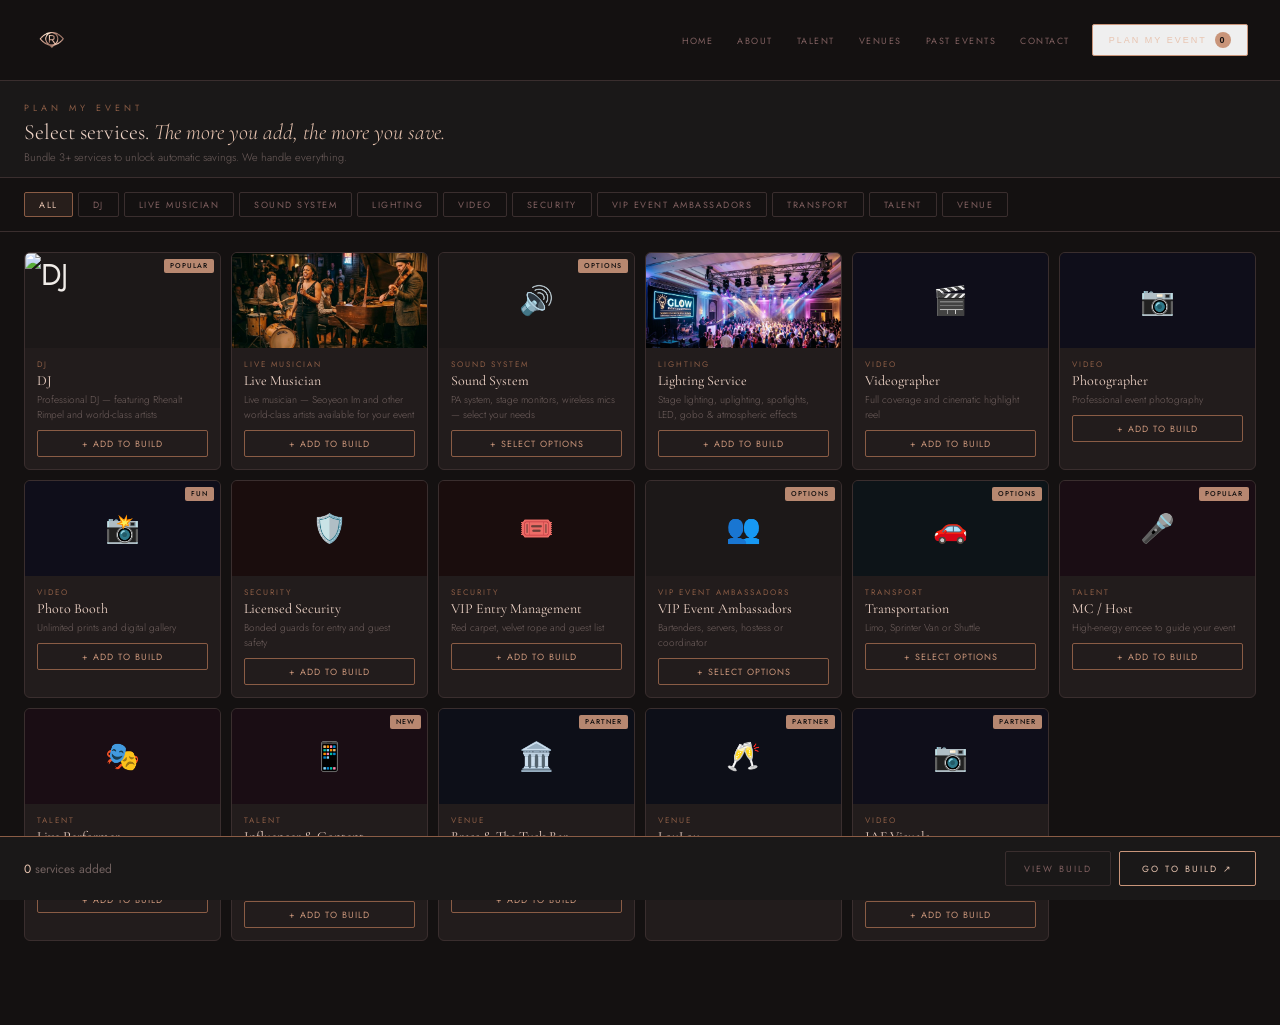
==== build-my-event/index.html @ 614628a3 "Initial commit of Reset Talents website" ====
<!DOCTYPE html>
<html lang="en">
<head>
<!-- Google tag (gtag.js) -->
<script async src="https://www.googletagmanager.com/gtag/js?id=G-ES6H4X61J9"></script>
<script>
  window.dataLayer = window.dataLayer || [];
  function gtag(){dataLayer.push(arguments);}
  gtag('js', new Date());
  gtag('config', 'G-ES6H4X61J9');
</script>
<meta charset="UTF-8"/><meta name="viewport" content="width=device-width,initial-scale=1"/>
<title>Plan My Event — Reset Talents LLC</title>
<meta name="description" content="Select the services your event needs. Bundle 3+ services to unlock automatic savings. Reset Talents handles everything."/>
<meta property="og:type" content="website"/>
<meta property="og:site_name" content="Reset Talents LLC"/>
<meta property="og:title" content="Plan My Event — Reset Talents LLC"/>
<meta property="og:description" content="Select your event services and get one personalized quote. DJ, lighting, staff, transport, venues and more. Bundle 3+ services and save."/>
<meta property="og:image" content="https://resettalents.com/assets/logo-full.png"/>
<meta property="og:url" content="https://resettalents.com/build-my-event"/>
<meta name="twitter:card" content="summary_large_image"/>
<meta name="twitter:title" content="Plan My Event — Reset Talents LLC"/>
<meta name="twitter:description" content="Select your event services and get one personalized quote. DJ, lighting, staff, transport, venues and more. Bundle 3+ services and save."/>
<meta name="twitter:image" content="https://resettalents.com/assets/logo-full.png"/>
<link href="https://fonts.googleapis.com/css2?family=Cormorant+Garamond:ital,wght@0,300;0,400;0,600;1,300;1,400&family=Jost:wght@300;400;500&display=swap" rel="stylesheet"/>
<link rel="stylesheet" href="/assets/style.css"/>
<link rel="icon" href="/assets/logo-icon.png" type="image/png"/>
<link rel="apple-touch-icon" href="/assets/logo-icon.png"/>
</head>
<body>
<nav class="nav">
  <a href="/" class="nav-logo"><img src="/assets/logo-icon.png" alt="Reset Talents" style="height:40px;width:auto;object-fit:contain;mix-blend-mode:screen"/></a>
  <div class="nav-links">
    <a href="/" class="nav-link">Home</a>
    <a href="/about" class="nav-link">About</a>
    <a href="/talent" class="nav-link">Talent</a>
    <a href="/venues" class="nav-link">Venues</a>
    <a href="/past-events" class="nav-link">Past Events</a>
    <a href="/contact" class="nav-link">Contact</a>
    <button class="nav-cta" onclick="rtShowCart()">Plan My Event <span id="rt-nav-badge" style="background:var(--rg);color:#141111;border-radius:50%;width:16px;height:16px;font-size:9px;display:inline-flex;align-items:center;justify-content:center;font-weight:600;margin-left:4px">0</span></button>
  </div>
  <button class="nav-hamburger" id="rt-hamburger" aria-label="Menu">
    <span></span><span></span><span></span>
  </button>
</nav>
<div id="rt-mobile-menu" class="nav-mobile-menu">
  <a href="/" class="nav-mobile-link">Home</a>
  <a href="/about" class="nav-mobile-link">About</a>
  <a href="/talent" class="nav-mobile-link">Talent</a>
  <a href="/venues" class="nav-mobile-link">Venues</a>
  <a href="/past-events" class="nav-mobile-link">Past Events</a>
  <a href="/contact" class="nav-mobile-link">Contact</a>
  <a href="/dj-mixes" class="nav-mobile-link">DJ Mixes</a>
  <a href="/build-my-event" class="nav-mobile-cta">Plan My Event ↗</a>
</div>

<!-- Sound System Modal -->
<div class="modal-overlay hidden" id="soundModal">
  <div class="modal">
    <div class="modal-header"><div class="modal-title">Select your <em>Sound System</em></div><button class="modal-close" onclick="rtCloseModal('sound')">✕</button></div>
    <div class="modal-body">
      <p class="modal-sub">Choose the sound equipment you need. We'll confirm availability and quote each one.</p>
      <div class="opt-row" id="rt-so-pa" onclick="rtToggleOpt('sound','pa')"><div class="or-left"><div class="or-emoji">🔊</div><div><div class="or-name">PA System</div><div class="or-desc">Full speaker system, subwoofer & on-site audio tech</div></div></div><div class="or-check" id="rt-sc-pa">✓</div></div>
      <div class="opt-row" id="rt-so-monitor" onclick="rtToggleOpt('sound','monitor')"><div class="or-left"><div class="or-emoji">🎛️</div><div><div class="or-name">Stage Monitors</div><div class="or-desc">On-stage monitor speakers for performers</div></div></div><div class="or-check" id="rt-sc-monitor">✓</div></div>
      <div class="opt-row" id="rt-so-mic" onclick="rtToggleOpt('sound','mic')"><div class="or-left"><div class="or-emoji">🎙️</div><div><div class="or-name">Wireless Microphones</div><div class="or-desc">Handheld or lapel wireless mic systems</div></div></div><div class="or-check" id="rt-sc-mic">✓</div></div>
    </div>
    <div class="modal-footer"><button class="btn-g" onclick="rtCloseModal('sound')">Cancel</button><button class="btn-p" onclick="rtConfirmModal('sound')">Add to Build ↗</button></div>
  </div>
</div>

<!-- Transport Modal -->
<div class="modal-overlay hidden" id="rtTransModal">
  <div class="modal">
    <div class="modal-header"><div class="modal-title">Select your <em>Transport</em></div><button class="modal-close" onclick="rtCloseModal('transport')">✕</button></div>
    <div class="modal-body">
      <p class="modal-sub">Choose one or more transport options. We'll confirm availability and quote each one.</p>
      <div class="opt-row" id="rt-to-limo" onclick="rtToggleOpt('transport','limo')"><div class="or-left"><div class="or-emoji">🚗</div><div><div class="or-name">Limo Service</div><div class="or-desc">Stretch limo for VIP arrivals and wedding parties</div></div></div><div class="or-check" id="rt-tc-limo">✓</div></div>
      <div class="opt-row" id="rt-to-sprinter" onclick="rtToggleOpt('transport','sprinter')"><div class="or-left"><div class="or-emoji">🚐</div><div><div class="or-name">Sprinter Van</div><div class="or-desc">Luxury Mercedes Sprinter, up to 14 passengers</div></div></div><div class="or-check" id="rt-tc-sprinter">✓</div></div>
      <div class="opt-row" id="rt-to-shuttle" onclick="rtToggleOpt('transport','shuttle')"><div class="or-left"><div class="or-emoji">🚌</div><div><div class="or-name">Shuttle Service</div><div class="or-desc">Multi-trip guest shuttle for larger groups</div></div></div><div class="or-check" id="rt-tc-shuttle">✓</div></div>
    </div>
    <div class="modal-footer"><button class="btn-g" onclick="rtCloseModal('transport')">Cancel</button><button class="btn-p" onclick="rtConfirmModal('transport')">Add to Build ↗</button></div>
  </div>
</div>

<!-- Staff Modal -->
<div class="modal-overlay hidden" id="rtStaffModal">
  <div class="modal">
    <div class="modal-header"><div class="modal-title">Select your <em>VIP Event Ambassadors</em></div><button class="modal-close" onclick="rtCloseModal('staff')">✕</button></div>
    <div class="modal-body">
      <p class="modal-sub">Choose the staff you need. Mix and match — we'll coordinate everyone.</p>
      <div class="opt-row" id="rt-so-bartenders" onclick="rtToggleOpt('staff','bartenders')"><div class="or-left"><div class="or-emoji">🍸</div><div><div class="or-name">Bartenders</div><div class="or-desc">Elite VIP bartenders & mixologists</div></div></div><div class="or-check" id="rt-sc-bartenders">✓</div></div>
      <div class="opt-row" id="rt-so-servers" onclick="rtToggleOpt('staff','servers')"><div class="or-left"><div class="or-emoji">🍽️</div><div><div class="or-name">Servers</div><div class="or-desc">Elite VIP servers for your event</div></div></div><div class="or-check" id="rt-sc-servers">✓</div></div>
      <div class="opt-row" id="rt-so-hostess" onclick="rtToggleOpt('staff','hostess')"><div class="or-left"><div class="or-emoji">💼</div><div><div class="or-name">Hostess</div><div class="or-desc">Elite VIP hostesses — models & actors</div></div></div><div class="or-check" id="rt-sc-hostess">✓</div></div>
      <div class="opt-row" id="rt-so-ambassadors" onclick="rtToggleOpt('staff','ambassadors')"><div class="or-left"><div class="or-emoji">📋</div><div><div class="or-name">Ambassadors</div><div class="or-desc">Elite VIP brand ambassadors — models & actors</div></div></div><div class="or-check" id="rt-sc-ambassadors">✓</div></div>
    </div>
    <div class="modal-footer"><button class="btn-g" onclick="rtCloseModal('staff')">Cancel</button><button class="btn-p" onclick="rtConfirmModal('staff')">Add to Build ↗</button></div>
  </div>
</div>

<div id="rt-view-shop" class="view active">
  <div class="shop-header">
    <div class="eyebrow" style="margin-bottom:5px">Plan My Event</div>
    <h1 style="font-family:'Cormorant Garamond',serif;font-size:22px;font-weight:300;color:var(--rgs)">Select services. <em style="color:var(--rgl)">The more you add, the more you save.</em></h1>
    <p style="font-size:11px;color:var(--muted);margin-top:4px;font-weight:300">Bundle 3+ services to unlock automatic savings. We handle everything.</p>
  </div>
  <div class="savings-bar-wrap" id="rt-savingsBar">
    <div class="savings-bar-text">🎉 <span id="rt-savingsText"></span></div>
    <div style="display:flex;align-items:center;gap:10px">
      <div class="savings-pw"><div class="savings-prog" id="rt-savingsProg" style="width:0%"></div></div>
      <span class="savings-next-lbl" id="rt-savingsNext"></span>
    </div>
  </div>
  <div class="filter-bar" id="rt-catBar"></div>
  <div class="svc-grid" id="rt-svcGrid"></div>
  <div class="sticky-cart">
    <div class="sc-left">
      <div class="sc-count"><strong id="rt-cartCount">0</strong> services added</div>
      <div class="sc-savings" id="rt-scSavings"></div>
    </div>
    <div style="display:flex;gap:8px">
      <button class="btn-g" onclick="rtShowCart()">View Build</button>
      <button class="btn-p" onclick="rtShowCart()">Go to Build ↗</button>
    </div>
  </div>
</div>

<div id="rt-view-cart" class="view">
  <div style="padding:1.25rem 1.5rem;background:var(--dark2);border-bottom:0.5px solid var(--border)">
    <div class="eyebrow" style="margin-bottom:5px">Plan My Event</div>
    <h2 style="font-family:'Cormorant Garamond',serif;font-size:22px;font-weight:300;color:var(--rgs)">Review your build & <em style="color:var(--rgl)">send your request.</em></h2>
  </div>
  <div id="rt-cartBody"></div>
  <footer class="footer"><img src="/assets/logo-full.png" alt="Reset Talents" style="height:60px;width:auto;object-fit:contain;mix-blend-mode:screen"/><div class="footer-email">info@resettalents.com</div><div class="footer-est">Est. 2024</div>
  <a href="/privacy" style="font-size:9px;letter-spacing:2px;text-transform:uppercase;color:#5a4a48;text-decoration:none">Privacy Policy</a></footer>
</div>

<div id="rt-view-success" class="view">
  <div class="success-wrap">
    <div class="success-icon-circle">✓</div>
    <h2 style="font-family:'Cormorant Garamond',serif;font-size:28px;font-weight:300;color:var(--rgs);margin-bottom:8px">Request Sent!</h2>
    <p style="font-size:12px;color:var(--muted);line-height:1.9;margin-bottom:1.5rem;font-weight:300">Your event build has been sent to <strong style="color:var(--rgl);font-weight:400">info@resettalents.com</strong>. We'll contact each vendor, confirm availability, and send you one full personalized quote.</p>
    <div id="rt-successSavings"></div>
    <div style="background:var(--dark2);border:0.5px solid var(--border);border-radius:6px;padding:1.25rem;margin:1rem 0;text-align:left">
      <div class="eyebrow" style="margin-bottom:10px">What happens next</div>
      <div style="display:flex;flex-direction:column;gap:10px">
        <div style="display:flex;gap:10px"><div style="width:20px;height:20px;border-radius:50%;border:0.5px solid var(--rgd);display:flex;align-items:center;justify-content:center;font-size:9px;color:var(--rg);flex-shrink:0">1</div><div style="font-size:11px;color:var(--muted);font-weight:300;line-height:1.5">We contact each vendor to confirm availability for your date</div></div>
        <div style="display:flex;gap:10px"><div style="width:20px;height:20px;border-radius:50%;border:0.5px solid var(--rgd);display:flex;align-items:center;justify-content:center;font-size:9px;color:var(--rg);flex-shrink:0">2</div><div style="font-size:11px;color:var(--muted);font-weight:300;line-height:1.5">We collect quotes and apply your bundle savings</div></div>
        <div style="display:flex;gap:10px"><div style="width:20px;height:20px;border-radius:50%;border:0.5px solid var(--rgd);display:flex;align-items:center;justify-content:center;font-size:9px;color:var(--rg);flex-shrink:0">3</div><div style="font-size:11px;color:var(--muted);font-weight:300;line-height:1.5">You receive one full transparent quote — no surprises</div></div>
        <div style="display:flex;gap:10px"><div style="width:20px;height:20px;border-radius:50%;border:0.5px solid var(--rgd);display:flex;align-items:center;justify-content:center;font-size:9px;color:var(--rg);flex-shrink:0">4</div><div style="font-size:11px;color:var(--muted);font-weight:300;line-height:1.5">You confirm — we coordinate everything, you enjoy your event</div></div>
      </div>
    </div>
    <button class="btn-p" onclick="rtStartOver()">Plan Another Event ↗</button>
  </div>
  <footer class="footer"><img src="/assets/logo-full.png" alt="Reset Talents" style="height:60px;width:auto;object-fit:contain;mix-blend-mode:screen"/><div class="footer-email">info@resettalents.com</div><div class="footer-est">Est. 2024</div>
  <a href="/privacy" style="font-size:9px;letter-spacing:2px;text-transform:uppercase;color:#5a4a48;text-decoration:none">Privacy Policy</a></footer>
</div>

<script>
const rtServices=[
  {id:1,cat:"DJ",name:"DJ",desc:"Professional DJ — featuring Rhenalt Rimpel and world-class artists",img:"https://images.unsplash.com/photo-1571266028243-d220c6a7c869?w=400&q=80",badge:"Popular"},
  {id:2,cat:"Live Musician",name:"Live Musician",desc:"Live musician — Seoyeon Im and other world-class artists available for your event",img:"/assets/live-musician.jpg"},
  {id:3,cat:"Sound System",name:"Sound System",desc:"PA system, stage monitors, wireless mics — select your needs",emoji:"🔊",badge:"Options",isParent:true,modalId:"soundModal"},
  {id:4,cat:"Lighting",name:"Lighting Service",desc:"Stage lighting, uplighting, spotlights, LED, gobo & atmospheric effects",img:"/assets/lighting-service.jpg"},
  {id:5,cat:"Video",name:"Videographer",desc:"Full coverage and cinematic highlight reel",emoji:"🎬"},
  {id:6,cat:"Video",name:"Photographer",desc:"Professional event photography",emoji:"📷"},
  {id:7,cat:"Video",name:"Photo Booth",desc:"Unlimited prints and digital gallery",emoji:"📸",badge:"Fun"},
  {id:8,cat:"Security",name:"Licensed Security",desc:"Bonded guards for entry and guest safety",emoji:"🛡️"},
  {id:9,cat:"Security",name:"VIP Entry Management",desc:"Red carpet, velvet rope and guest list",emoji:"🎟️"},
  {id:10,cat:"VIP Event Ambassadors",name:"VIP Event Ambassadors",desc:"Bartenders, servers, hostess or coordinator",emoji:"👥",badge:"Options",isParent:true,modalId:"staffModal"},
  {id:11,cat:"Transport",name:"Transportation",desc:"Limo, Sprinter Van or Shuttle",emoji:"🚗",badge:"Options",isParent:true,modalId:"transportModal"},
  {id:12,cat:"Talent",name:"MC / Host",desc:"High-energy emcee to guide your event",emoji:"🎤",badge:"Popular"},
  {id:13,cat:"Talent",name:"Live Performer",desc:"Specialty performers — dancers, aerialists & live acts tailored to your event",emoji:"🎭"},
  {id:14,cat:"Talent",name:"Influencer & Content",desc:"Invite influencers to attend & create content — expand your reach before, during and after",emoji:"📱",badge:"New"},
  {id:15,cat:"Venue",name:"Brass & The Tusk Bar",desc:"Art Deco landmark, NoMad NYC — 8–200+ guests",emoji:"🏛️",badge:"Partner"},
  {id:16,cat:"Venue",name:"LouLou",desc:"French bistro & speakeasy, Chelsea NYC",emoji:"🥂",badge:"Partner"},
  {id:17,cat:"Video",name:"JAF Visuals",desc:"Full event photography & videography by Jorge Andres Franco — JAF Visuals, NYC",emoji:"📷",badge:"Partner"},
];
const rtSub={sound:{options:{pa:{name:"PA System",emoji:"🔊",cat:"Sound System"},monitor:{name:"Stage Monitors",emoji:"🎛️",cat:"Sound System"},mic:{name:"Wireless Microphones",emoji:"🎙️",cat:"Sound System"}}},transport:{options:{limo:{name:"Limo Service",emoji:"🚗",cat:"Transport"},sprinter:{name:"Sprinter Van",emoji:"🚐",cat:"Transport"},shuttle:{name:"Shuttle Service",emoji:"🚌",cat:"Transport"}}},staff:{options:{bartenders:{name:"Bartenders",emoji:"🍸",cat:"VIP Event Ambassadors"},servers:{name:"Servers",emoji:"🍽️",cat:"VIP Event Ambassadors"},hostess:{name:"Hostess",emoji:"💼",cat:"VIP Event Ambassadors"},ambassadors:{name:"Ambassadors",emoji:"⭐",cat:"VIP Event Ambassadors"}}}};
const rtTiers=[{min:1,max:2,label:"Standard",discount:0},{min:3,max:4,label:"Bundle Saver",discount:5},{min:5,max:6,label:"Event Package",discount:7},{min:7,max:9,label:"Full Production",discount:10},{min:10,max:999,label:"All-Inclusive",discount:15}];
const rtCats=["All",...new Set(rtServices.map(s=>s.cat))];
const rtBg={Sound:"#1c1508",Lighting:"#0e1a10",Video:"#0f0e1a",Security:"#1a0d0d",Staff:"#14100d",Transport:"#0d1418",Talent:"#1a0d14",Venue:"#0d0f18","Photo & Video":"#0a0a18","Tax & Finance":"#0a0c0a",Marketing:"#0c0a0a"};
let rtCart={},rtSel={sound:{},transport:{},staff:{}};
function rtGetTier(n){return rtTiers.find(t=>n>=t.min&&n<=t.max)||rtTiers[0];}
function rtGetNext(n){return rtTiers.find(t=>t.min>n&&t.discount>0);}
function rtCartSize(){return Object.keys(rtCart).length;}
function rtOpenModal(type){
  const cfg=rtSub[type];
  const pfx=type==="sound"?"rt-so":type==="transport"?"rt-to":"rt-so";
  const cpfx=type==="sound"?"rt-sc":type==="transport"?"rt-tc":"rt-sc";
  Object.keys(cfg.options).forEach(k=>{
    const r=document.getElementById(pfx+"-"+k),c=document.getElementById(cpfx+"-"+k);
    if(r&&c){if(rtSel[type][k]){r.classList.add("selected");c.style.opacity="1";}else{r.classList.remove("selected");c.style.opacity="0.2";}}
  });
  document.getElementById(type==="sound"?"soundModal":type==="transport"?"rtTransModal":"rtStaffModal").classList.remove("hidden");
}
function rtCloseModal(type){document.getElementById(type==="sound"?"soundModal":type==="transport"?"rtTransModal":"rtStaffModal").classList.add("hidden");}
function rtToggleOpt(type,key){
  rtSel[type][key]=!rtSel[type][key];
  const pfx=type==="sound"?"rt-so":type==="transport"?"rt-to":"rt-so";
  const cpfx=type==="sound"?"rt-sc":type==="transport"?"rt-tc":"rt-sc";
  const r=document.getElementById(pfx+"-"+key),c=document.getElementById(cpfx+"-"+key);
  if(r&&c){if(rtSel[type][key]){r.classList.add("selected");c.style.opacity="1";}else{r.classList.remove("selected");c.style.opacity="0.2";}}
}
function rtConfirmModal(type){
  const cfg=rtSub[type];
  const prefix=type==="sound"?"snd-":type==="transport"?"t-":"s-";
  Object.keys(cfg.options).forEach(k=>delete rtCart[prefix+k]);
  Object.keys(rtSel[type]).forEach(k=>{if(rtSel[type][k]){const o=cfg.options[k];rtCart[prefix+k]={id:prefix+k,name:o.name,emoji:o.emoji,cat:o.cat};}});
  rtCloseModal(type);rtUpdateUI();
  const a=document.querySelector("#rt-catBar .f-btn.active")?.textContent||"All";rtRenderGrid(a);
}
function rtGroupInCart(type){const prefix=type==="sound"?"snd-":type==="transport"?"t-":"s-";return Object.keys(rtSub[type].options).some(k=>rtCart[prefix+k]);}
function rtGroupLabel(type){const ch=Object.keys(rtSel[type]).filter(k=>rtSel[type][k]);if(!ch.length)return null;if(ch.length===1)return rtSub[type].options[ch[0]].name;return ch.length+" options";}
function rtBuildCats(){document.getElementById("rt-catBar").innerHTML=rtCats.map((c,i)=>`<button class="f-btn${i===0?" active":""}" onclick="rtFilterCat('${c}',this)">${c}</button>`).join("");}
function rtFilterCat(c,btn){document.querySelectorAll("#rt-catBar .f-btn").forEach(b=>b.classList.remove("active"));btn.classList.add("active");rtRenderGrid(c);}
function rtRenderGrid(cat){
  const items=cat==="All"?rtServices:rtServices.filter(s=>s.cat===cat);
  document.getElementById("rt-svcGrid").innerHTML=items.map(s=>{
    const type=s.modalId?s.modalId.replace("Modal",""):null;
    const inC=type?rtGroupInCart(type):!!rtCart[s.id];
    const lbl=type?rtGroupLabel(type):null;
    const bc=type?(inC?"remove":"expand"):(inC?"remove":"add");
    const bt=type?(inC?"✓ "+(lbl||"Selected")+" — Edit":"+ Select Options"):(inC?"✓ Added":"+ Add to Build");
    const oc=type?`rtOpenModal('${type}')`:`rtToggleItem(${s.id})`;
    const imgH=s.img?`<img src="${s.img}" alt="${s.name}">`:`<span style="font-size:28px">${s.emoji||"⭐"}</span>`;
    return`<div class="svc-card${inC?" in-cart":""}"><div class="svc-img" style="background:${rtBg[s.cat]||"#1c1818"}">${s.badge?`<div class="svc-badge">${s.badge}</div>`:""}${imgH}</div><div class="svc-body"><div class="svc-cat">${s.cat}</div><div class="svc-name">${s.name}</div><div class="svc-desc">${s.desc}</div><button class="svc-btn ${bc}" onclick="${oc}">${bt}</button></div></div>`;
  }).join("");
}
function rtToggleItem(id){const s=rtServices.find(x=>x.id===id);if(rtCart[id])delete rtCart[id];else rtCart[id]=s;rtUpdateUI();const a=document.querySelector("#rt-catBar .f-btn.active")?.textContent||"All";rtRenderGrid(a);}
function rtUpdateUI(){
  const n=rtCartSize(),tier=rtGetTier(n),next=rtGetNext(n);
  document.getElementById("rt-cartCount").textContent=n;
  document.getElementById("rt-nav-badge").textContent=n;
  const sb=document.getElementById("rt-savingsBar");
  sb.classList.toggle("show",n>0);
  if(n>0){
    const pct=next?Math.min(100,((n-tier.min)/(next.min-tier.min))*100):100;
    document.getElementById("rt-savingsProg").style.width=pct+"%";
    document.getElementById("rt-savingsText").textContent=tier.discount>0?`${tier.label} — ${tier.discount}% savings unlocked!`:`Add ${tier.max+1-n} more to unlock savings`;
    document.getElementById("rt-savingsNext").textContent=next?`${next.min-n} more → ${next.discount}% off`:"Max savings!";
  }
  const sc=document.getElementById("rt-scSavings");
  tier.discount>0?(sc.textContent=`${tier.discount}% savings`,sc.classList.add("show")):sc.classList.remove("show");
}
function rtShowShop(){document.getElementById("rt-view-shop").classList.add("active");document.getElementById("rt-view-cart").classList.remove("active");document.getElementById("rt-view-success").classList.remove("active");}
function rtShowCart(){document.getElementById("rt-view-shop").classList.remove("active");document.getElementById("rt-view-cart").classList.add("active");document.getElementById("rt-view-success").classList.remove("active");rtRenderCartPage();}
function rtRenderCartPage(){
  const items=Object.values(rtCart),n=items.length,tier=rtGetTier(n),next=rtGetNext(n);
  const body=document.getElementById("rt-cartBody");
  if(n===0){body.innerHTML=`<div style="text-align:center;padding:3rem 2rem"><div style="font-size:32px;color:var(--rgd);margin-bottom:12px">🛒</div><h2 style="font-family:'Cormorant Garamond',serif;font-size:22px;font-weight:300;color:var(--rgs);margin-bottom:8px">Your build is empty</h2><p style="font-size:12px;color:var(--muted);margin-bottom:1.5rem;font-weight:300">The more services you add, the more you save.</p><button class="btn-p" onclick="rtShowShop()">Browse Services ↗</button></div>`;return;}
  const discH=tier.discount>0?`<div class="discount-card"><div style="display:flex;align-items:center;justify-content:space-between;margin-bottom:6px"><div style="font-family:'Cormorant Garamond',serif;font-size:16px;color:#7dd4a0">🎉 ${tier.label}</div><div style="font-size:9px;color:#141111;background:var(--green);padding:3px 8px;border-radius:2px;font-weight:500">${tier.discount}% Savings</div></div><div style="font-size:11px;color:#4a9e6a;font-weight:300">Bundle savings automatically applied to your quote.</div></div>`:next?`<div class="unlock-card"><div style="font-size:9px;letter-spacing:2px;text-transform:uppercase;color:var(--rgd);margin-bottom:5px">Unlock Savings</div><div style="font-size:11px;color:var(--muted);font-weight:300">Add <strong style="color:var(--rgl);font-weight:400">${next.min-n} more service${next.min-n>1?"s":""}</strong> to unlock <strong style="color:var(--rgl);font-weight:400">${next.discount}% savings.</strong></div></div>`:"";
  body.innerHTML=`<div class="cart-wrap"><div><div style="font-size:9px;letter-spacing:3px;text-transform:uppercase;color:var(--rgd);margin-bottom:1rem">Your build (${n})</div>${items.map(s=>`<div class="cart-item"><div class="ci-l"><div class="ci-e">${s.emoji||"⭐"}</div><div><div class="ci-n">${s.name}</div><div class="ci-c">${s.cat}</div></div></div><button class="ci-rm" onclick="rtRemoveItem('${s.id}')">✕</button></div>`).join("")}<button class="btn-g" style="width:100%;margin-top:10px" onclick="rtShowShop()">← Add More Services</button><div style="margin-top:1rem">${discH}</div></div><div><div style="font-size:9px;letter-spacing:3px;text-transform:uppercase;color:var(--rgd);margin-bottom:1rem">Your event details</div><div class="two-col" style="margin-bottom:0"><div><label class="cart-form-label">Name</label><input class="cart-input" id="rt-cName" placeholder="Full name" type="text"/></div><div><label class="cart-form-label">Email</label><input class="cart-input" id="rt-cEmail" placeholder="your@email.com" type="email"/></div><div><label class="cart-form-label">Event date</label><input class="cart-input" id="rt-cDate" type="date"/></div><div><label class="cart-form-label">Event type</label><select class="cart-input" id="rt-cType"><option value="" disabled selected>Select type</option><option>Wedding</option><option>Birthday Party</option><option>Corporate Event</option><option>Concert / Show</option><option>Club / Venue Night</option><option>Restaurant Entertainment</option><option>Other</option></select></div><div><label class="cart-form-label">Location</label><input class="cart-input" id="rt-cLocation" placeholder="Venue or city" type="text"/></div><div><label class="cart-form-label">Guest count</label><input class="cart-input" id="rt-cGuests" placeholder="Approx. number" type="text"/></div></div><label class="cart-form-label" style="margin-top:2px;display:block">Notes or special requests</label><textarea class="cart-input" id="rt-cNote" placeholder="Your vision, timing, special requests..."></textarea><div class="fee-box"><div class="fee-row"><span class="fee-lbl">Services in build</span><span class="fee-val">${n}</span></div><div class="fee-row"><span class="fee-lbl">Tier</span><span class="fee-val" style="color:${tier.discount>0?"#7dd4a0":"var(--rgl)"}">${tier.label}</span></div>${tier.discount>0?`<div class="fee-row"><span class="fee-lbl">Bundle savings</span><span class="fee-green">−${tier.discount}% on admin fee</span></div>`:""}<div class="fee-row"><span class="fee-lbl">Admin fee</span><span class="fee-val">5%${tier.discount>0?` (${tier.discount}% savings applied)`:""}</span></div><div class="fee-row"><span class="fee-lbl">Vendor quotes</span><span class="fee-val">Collected on your behalf</span></div><div class="fee-note">We contact every vendor, confirm availability, and send you <strong>one full quote</strong>. <strong>Vendors pay a 5% commission</strong> — your event fully managed at no extra effort to you.</div></div><button class="submit-btn" onclick="rtSubmitRequest()">Send My Event Request ↗</button></div></div>`;
}
function rtRemoveItem(id){delete rtCart[id];if(id.startsWith("snd-")){rtSel.sound[id.slice(4)]=false;}if(id.startsWith("t-")){rtSel.transport[id.slice(2)]=false;}if(id.startsWith("s-")){rtSel.staff[id.slice(2)]=false;}rtUpdateUI();rtRenderCartPage();}
async function rtSubmitRequest(){
  const name=document.getElementById("rt-cName")?.value.trim()||"",email=document.getElementById("rt-cEmail")?.value.trim()||"";
  if(!name||!email){alert("Please enter your name and email.");return;}
  const items=Object.values(rtCart);if(!items.length){alert("Please add at least one service.");return;}
  const n=items.length,tier=rtGetTier(n);
  const note=document.getElementById("rt-cNote")?.value||"None",date=document.getElementById("rt-cDate")?.value||"Not specified";
  const type=document.getElementById("rt-cType")?.value||"Not specified",loc=document.getElementById("rt-cLocation")?.value||"Not specified";
  const guests=document.getElementById("rt-cGuests")?.value||"Not specified";
  const svcList=items.map(s=>`• ${s.name} (${s.cat})`).join("\n");
  const tierLine=tier.discount>0?`${tier.label} — ${tier.discount}% bundle savings on admin fee`:"No bundle tier";
  const summary=`NEW EVENT PLAN — Reset Talents\n\nCLIENT: ${name}\nEMAIL: ${email}\nEVENT TYPE: ${type}\nEVENT DATE: ${date}\nLOCATION: ${loc}\nGUESTS: ${guests}\n\nSERVICES (${n}):\n${svcList}\n\nBUNDLE TIER: ${tierLine}\nADMIN FEE: 5%${tier.discount>0?` (${tier.discount}% bundle discount applied)`:""}\n\nNOTES: ${note}\n\nAction: contact each vendor, confirm availability, send client one full itemized proposal.`;
  const btn=document.querySelector(".submit-btn");
  const btnLabel=btn?btn.textContent:"";
  if(btn){btn.disabled=true;btn.textContent="Sending...";}
  try{
    const resp=await fetch("https://formspree.io/f/xjgdyrvw",{
      method:"POST",
      headers:{"Content-Type":"application/json","Accept":"application/json"},
      body:JSON.stringify({
        _subject:`New Event Plan — ${name} (${n} services)`,
        name:name, email:email, event_type:type, event_date:date,
        location:loc, guests:guests,
        services:items.map(s=>`${s.name} (${s.cat})`).join(", "),
        service_count:n, bundle_tier:tierLine, notes:note,
        message:summary
      })
    });
    if(!resp.ok){throw new Error("Bad response");}
    if(typeof gtag!=="undefined"){gtag("event","generate_lead",{event_category:"Build My Event",event_label:type,value:n});}
    const savMsg=tier.discount>0?`<div style="background:#0d1e10;border:0.5px solid var(--green-dark);border-radius:6px;padding:1rem;margin:1rem auto;max-width:400px"><div style="font-size:10px;letter-spacing:2px;text-transform:uppercase;color:#7dd4a0;margin-bottom:4px">Bundle savings applied</div><div style="font-size:12px;color:#4a9e6a;font-weight:300">${tier.label} — ${tier.discount}% savings</div></div>`:"";
    document.getElementById("rt-successSavings").innerHTML=savMsg;
    rtCart={};rtSel={sound:{},transport:{},staff:{}};rtUpdateUI();
    document.getElementById("rt-view-cart").classList.remove("active");
    document.getElementById("rt-view-success").classList.add("active");
  }catch(err){
    if(btn){btn.disabled=false;btn.textContent=btnLabel||"Send My Event Request ↗";}
    alert("Something went wrong sending your request. Please email us directly at info@resettalents.com and we'll take care of it.");
  }
}
function rtStartOver(){document.getElementById("rt-view-success").classList.remove("active");document.getElementById("rt-view-shop").classList.add("active");rtBuildCats();rtRenderGrid("All");}
rtBuildCats();rtRenderGrid("All");
</script>
<script>
(function(){
  var btn=document.getElementById('rt-hamburger');
  var menu=document.getElementById('rt-mobile-menu');
  if(!btn||!menu)return;
  btn.addEventListener('click',function(){btn.classList.toggle('open');menu.classList.toggle('open');});
  menu.querySelectorAll('a').forEach(function(a){a.addEventListener('click',function(){btn.classList.remove('open');menu.classList.remove('open');});});
})();
</script>
</body>
</html>
---- assets/style.css ----
@import url('https://fonts.googleapis.com/css2?family=Cormorant+Garamond:ital,wght@0,300;0,400;0,600;1,300;1,400&family=Jost:wght@300;400;500&display=swap');
*{box-sizing:border-box;margin:0;padding:0}
:root{--rg:#c9957a;--rgl:#e8c4b0;--rgd:#8a5c45;--rgs:#f0d5c8;--dark:#141111;--dark2:#1a1818;--card:#221c1c;--border:#3a2e2e;--muted:#70605e;--green:#4a9e6a;--green-dark:#2d6644}
html{scroll-behavior:smooth}
body{font-family:'Jost',sans-serif;background:var(--dark);color:#f0ece8;min-height:100vh}
.nav{display:flex;align-items:center;justify-content:space-between;padding:1.25rem 2rem;border-bottom:0.5px solid var(--border);background:var(--dark);position:sticky;top:0;z-index:100}
.nav-logo{display:flex;align-items:center;gap:10px;text-decoration:none}
.brand-name{font-family:'Cormorant Garamond',serif;font-size:16px;font-weight:600;letter-spacing:3px;color:var(--rgl);text-transform:uppercase}
.nav-links{display:flex;align-items:center;gap:4px}
.nav-link{font-size:9px;letter-spacing:1.5px;text-transform:uppercase;color:#806060;text-decoration:none;padding:5px 10px;transition:color 0.2s}
.nav-link:hover,.nav-link.active{color:var(--rgl)}
.nav-cta{padding:7px 16px;border:0.5px solid var(--rg);color:var(--rgl);font-size:9px;letter-spacing:2px;text-transform:uppercase;text-decoration:none;border-radius:2px;margin-left:8px;transition:all 0.2s}
.nav-cta:hover{background:rgba(201,149,122,0.1)}
.btn-p{padding:10px 22px;background:transparent;border:0.5px solid var(--rg);color:var(--rgl);font-size:9px;letter-spacing:2px;text-transform:uppercase;text-decoration:none;display:inline-block;border-radius:2px;transition:all 0.2s;cursor:pointer;font-family:'Jost',sans-serif}
.btn-p:hover{background:rgba(201,149,122,0.1)}
.btn-g{padding:10px 18px;background:transparent;border:0.5px solid var(--border);color:#806060;font-size:9px;letter-spacing:2px;text-transform:uppercase;text-decoration:none;display:inline-block;border-radius:2px;transition:all 0.2s;cursor:pointer;font-family:'Jost',sans-serif}
.btn-g:hover{border-color:var(--rgd);color:var(--rgl)}
.eyebrow{font-size:9px;letter-spacing:4px;text-transform:uppercase;color:var(--rgd)}
.hdiv{display:flex;align-items:center;gap:12px;justify-content:center;margin:1rem 0}
.hl{height:0.5px;width:60px;background:linear-gradient(to right,transparent,var(--rgd))}
.hlr{height:0.5px;width:60px;background:linear-gradient(to left,transparent,var(--rgd))}
.hd{width:5px;height:5px;background:var(--rg);transform:rotate(45deg)}
.sec-title{font-family:'Cormorant Garamond',serif;font-size:22px;font-weight:300;color:var(--rgs);margin-bottom:1.25rem}
.sec-title em{font-style:italic;color:var(--rgl)}
.sec-alt{background:var(--dark2)}
.video-hero{position:relative;min-height:100vh;display:flex;align-items:center;justify-content:center;overflow:hidden;border-bottom:0.5px solid var(--border)}
.video-bg{position:absolute;inset:0;width:100%;height:100%;object-fit:cover;z-index:0}
.video-overlay{position:absolute;inset:0;background:linear-gradient(to bottom,rgba(20,17,17,0.5) 0%,rgba(20,17,17,0.7) 60%,rgba(20,17,17,0.92) 100%);z-index:1}
.video-content{position:relative;z-index:2;text-align:center;padding:4rem 1.5rem;max-width:600px;margin:0 auto}
.hero{min-height:460px;display:flex;flex-direction:column;align-items:center;justify-content:center;text-align:center;padding:3.5rem 1.5rem 2.5rem;border-bottom:0.5px solid var(--border)}
.hero-title{font-family:'Cormorant Garamond',serif;font-size:52px;font-weight:300;line-height:1.1;color:var(--rgs);letter-spacing:2px;margin-bottom:0.75rem}
.hero-title em{font-style:italic;color:var(--rgl)}
.hero-sub{font-size:12px;color:var(--muted);line-height:1.9;max-width:420px;font-weight:300;margin-bottom:2rem}
.hero-sub strong{color:var(--rgl);font-weight:400}
.btns{display:flex;gap:10px;flex-wrap:wrap;justify-content:center}
.stats{display:grid;grid-template-columns:repeat(3,1fr);border-bottom:0.5px solid var(--border)}
.stat{padding:1.5rem;text-align:center}
.stat:not(:last-child){border-right:0.5px solid var(--border)}
.stat-num{font-family:'Cormorant Garamond',serif;font-size:36px;font-weight:300;color:var(--rgl)}
.stat-lbl{font-size:8px;letter-spacing:2px;text-transform:uppercase;color:var(--muted);margin-top:4px}
.how{padding:2rem 1.5rem;border-bottom:0.5px solid var(--border);text-align:center}
.steps{display:grid;grid-template-columns:repeat(4,1fr);margin-top:1.25rem}
.step{padding:1.25rem 1rem;text-align:center}
.step:not(:last-child){border-right:0.5px solid var(--border)}
.step-num{font-family:'Cormorant Garamond',serif;font-size:32px;font-weight:300;color:rgba(201,149,122,0.12)}
.step-title{font-family:'Cormorant Garamond',serif;font-size:13px;color:var(--rgs);margin-bottom:4px}
.step-desc{font-size:10px;color:var(--muted);font-weight:300}
.events-section{padding:2rem 1.5rem;border-bottom:0.5px solid var(--border);text-align:center}
.events-grid{display:grid;grid-template-columns:repeat(4,1fr);gap:10px;margin-top:1.25rem}
.event-card{background:var(--card);border:0.5px solid var(--border);border-radius:6px;padding:1.25rem;text-align:center;text-decoration:none;display:block;transition:border-color 0.2s}
.event-card:hover{border-color:var(--rgd)}
.event-emoji{font-size:22px;margin-bottom:6px}
.event-name{font-family:'Cormorant Garamond',serif;font-size:14px;color:var(--rgs)}
.event-sub{font-size:8px;letter-spacing:1.5px;text-transform:uppercase;color:var(--rgd);margin-top:3px}
.b2b{padding:2rem 1.5rem;border-bottom:0.5px solid var(--border)}
.b2b-inner{display:grid;grid-template-columns:1fr 1fr;gap:2rem;align-items:center}
.b2b-title{font-family:'Cormorant Garamond',serif;font-size:26px;font-weight:300;color:var(--rgs);line-height:1.2;margin-bottom:10px}
.b2b-title em{font-style:italic;color:var(--rgl)}
.b2b-desc{font-size:12px;color:var(--muted);line-height:1.9;font-weight:300;margin-bottom:1.25rem}
.b2b-desc strong{color:var(--rgl);font-weight:400}
.b2b-grid{display:grid;grid-template-columns:1fr 1fr;gap:8px}
.b2b-card{background:var(--dark);border:0.5px solid var(--border);border-radius:6px;padding:1rem;text-align:center}
.b2b-emoji{font-size:24px;margin-bottom:6px}
.b2b-name{font-family:'Cormorant Garamond',serif;font-size:13px;color:var(--rgs)}
.b2b-sub{font-size:9px;color:var(--muted);font-weight:300;margin-top:2px}
.quote-section{padding:2.5rem 1.5rem;text-align:center;border-bottom:0.5px solid var(--border)}
.quote{font-family:'Cormorant Garamond',serif;font-size:20px;font-style:italic;font-weight:300;color:var(--rgs);line-height:1.6;max-width:460px;margin:0 auto;border:none}
.quote-attr{font-size:9px;letter-spacing:3px;text-transform:uppercase;color:var(--rgd);margin-top:12px}
.cta-bar{display:flex;align-items:center;justify-content:space-between;padding:1.5rem 2rem;flex-wrap:wrap;gap:1rem;background:var(--dark2)}
.cta-text{font-family:'Cormorant Garamond',serif;font-size:17px;font-weight:300;color:var(--rgs)}
.cta-text em{font-style:italic;color:var(--rgl)}
.cta-btns{display:flex;gap:8px;flex-wrap:wrap}
.footer{padding:1.25rem 2rem;display:flex;align-items:center;justify-content:space-between;flex-wrap:wrap;gap:1rem;border-top:0.5px solid var(--border)}
.footer-brand{font-family:'Cormorant Garamond',serif;font-size:12px;letter-spacing:3px;color:var(--rgd);text-transform:uppercase}
.footer-email{font-size:10px;color:#5a4a48}
.footer-est{font-size:9px;letter-spacing:3px;text-transform:uppercase;color:#3a2a28}
.page-hero{padding:2.5rem 1.5rem;text-align:center;border-bottom:0.5px solid var(--border);background:var(--dark2)}
.page-title{font-family:'Cormorant Garamond',serif;font-size:32px;font-weight:300;color:var(--rgs)}
.page-title em{font-style:italic;color:var(--rgl)}
.page-sub{font-size:12px;color:var(--muted);max-width:460px;margin:0 auto;line-height:1.8;font-weight:300}
.founder{display:flex;gap:1.5rem;padding:2rem;border-bottom:0.5px solid var(--border);flex-wrap:wrap}
.avatar{width:64px;height:64px;border-radius:50%;border:1.5px solid var(--rgd);background:rgba(201,149,122,0.08);display:flex;align-items:center;justify-content:center;flex-shrink:0}
.avatar-text{font-family:'Cormorant Garamond',serif;font-size:20px;color:var(--rgl)}
.founder-role{font-size:9px;letter-spacing:3px;text-transform:uppercase;color:var(--rgd);margin-bottom:4px}
.founder-name{font-family:'Cormorant Garamond',serif;font-size:20px;color:var(--rgs);margin-bottom:8px}
.pillars{display:grid;grid-template-columns:repeat(2,1fr);gap:1rem;padding:2rem;border-bottom:0.5px solid var(--border);background:var(--dark2)}
.pillar{background:var(--dark);border:0.5px solid var(--border);border-radius:6px;padding:1.25rem}
.pillar-title{font-family:'Cormorant Garamond',serif;font-size:16px;color:var(--rgs);margin-bottom:6px}
.pillar-desc{font-size:11px;color:var(--muted);line-height:1.6;font-weight:300}
.contact-body{display:grid;grid-template-columns:1fr 1fr;border-bottom:0.5px solid var(--border)}
.contact-form{padding:2rem;border-right:0.5px solid var(--border)}
.contact-info{padding:2rem;background:var(--dark2)}
.form-row{margin-bottom:0.875rem}
.form-label{font-size:8px;letter-spacing:2px;text-transform:uppercase;color:var(--rgd);display:block;margin-bottom:5px}
.form-input{width:100%;background:transparent;border:0.5px solid var(--border);padding:8px 10px;color:#f0ece8;font-family:'Jost',sans-serif;font-size:11px;border-radius:2px;outline:none;transition:border-color 0.2s}
.form-input:focus{border-color:var(--rgd)}
.form-input::placeholder{color:#5a4a48}
select.form-input{background:var(--dark2);cursor:pointer}
textarea.form-input{height:80px;resize:vertical;line-height:1.6}
.form-submit{width:100%;padding:12px;background:transparent;border:0.5px solid var(--rg);color:var(--rgl);font-size:10px;letter-spacing:2px;text-transform:uppercase;cursor:pointer;font-family:'Jost',sans-serif;border-radius:2px;transition:all 0.2s}
.form-submit:hover{background:rgba(201,149,122,0.1)}
.contact-item{display:flex;gap:12px;align-items:flex-start;margin-bottom:1.25rem}
.contact-icon{width:32px;height:32px;border:0.5px solid var(--border);border-radius:50%;display:flex;align-items:center;justify-content:center;flex-shrink:0;color:var(--rg);font-size:14px}
.contact-label{font-size:8px;letter-spacing:2px;text-transform:uppercase;color:var(--rgd);margin-bottom:3px}
.contact-val{font-size:11px;color:var(--rgl)}
.success-msg{display:none;margin-top:12px;padding:12px;background:#0d1e10;border:0.5px solid #2d6644;border-radius:4px;font-size:11px;color:#7dd4a0;text-align:center}
.shop-header{padding:1.25rem 1.5rem 0.75rem;background:var(--dark2);border-bottom:0.5px solid var(--border)}
.savings-bar-wrap{background:#0d1e10;border-bottom:0.5px solid var(--green-dark);padding:0.75rem 1.5rem;display:none;align-items:center;justify-content:space-between;flex-wrap:wrap;gap:8px}
.savings-bar-wrap.show{display:flex}
.savings-bar-text{font-size:11px;color:#7dd4a0;display:flex;align-items:center;gap:8px}
.savings-pw{flex:1;max-width:200px;background:rgba(74,158,106,0.15);border-radius:2px;height:4px;min-width:60px}
.savings-prog{height:4px;background:var(--green);border-radius:2px;transition:width 0.4s ease}
.savings-next-lbl{font-size:10px;color:#4a9e6a;white-space:nowrap}
.filter-bar{display:flex;gap:5px;padding:0.875rem 1.5rem;overflow-x:auto;background:var(--dark);border-bottom:0.5px solid var(--border)}
.filter-bar::-webkit-scrollbar{display:none}
.f-btn{padding:5px 14px;border-radius:2px;font-size:9px;letter-spacing:1.5px;text-transform:uppercase;cursor:pointer;white-space:nowrap;border:0.5px solid var(--border);color:#806060;background:transparent;font-family:'Jost',sans-serif;transition:all 0.2s}
.f-btn.active,.f-btn:hover{background:rgba(201,149,122,0.1);color:var(--rgl);border-color:var(--rgd)}
.svc-grid{display:grid;grid-template-columns:repeat(auto-fill,minmax(175px,1fr));gap:10px;padding:1.25rem 1.5rem}
.svc-card{background:var(--card);border:0.5px solid var(--border);border-radius:6px;overflow:hidden;transition:border-color 0.2s}
.svc-card:hover{border-color:var(--rgd)}
.svc-card.in-cart{border-color:var(--rg)}
.svc-img{height:95px;display:flex;align-items:center;justify-content:center;font-size:30px;position:relative;overflow:hidden}
.svc-img img{width:100%;height:100%;object-fit:cover}
.svc-badge{position:absolute;top:6px;right:6px;background:rgba(201,149,122,0.9);color:#141111;font-size:7px;letter-spacing:1px;text-transform:uppercase;padding:2px 6px;border-radius:2px;font-weight:500}
.svc-body{padding:10px 12px 12px}
.svc-cat{font-size:8px;letter-spacing:2px;text-transform:uppercase;color:var(--rgd);margin-bottom:2px}
.svc-name{font-family:'Cormorant Garamond',serif;font-size:14px;color:var(--rgs);margin-bottom:3px}
.svc-desc{font-size:10px;color:var(--muted);line-height:1.5;margin-bottom:8px;font-weight:300}
.svc-btn{width:100%;padding:6px;font-size:9px;letter-spacing:1px;text-transform:uppercase;cursor:pointer;font-family:'Jost',sans-serif;border-radius:2px;transition:all 0.2s}
.svc-btn.add{background:transparent;border:0.5px solid var(--rgd);color:var(--rg)}
.svc-btn.add:hover,.svc-btn.expand:hover{background:rgba(201,149,122,0.1);border-color:var(--rg);color:var(--rgl)}
.svc-btn.remove{background:rgba(201,149,122,0.08);border:0.5px solid var(--rg);color:var(--rgl)}
.svc-btn.expand{background:transparent;border:0.5px solid var(--rgd);color:var(--rg)}
.sticky-cart{background:var(--dark2);border-top:1px solid var(--rgd);padding:0.875rem 1.5rem;display:flex;align-items:center;justify-content:space-between;flex-wrap:wrap;gap:10px;position:sticky;bottom:0;z-index:40}
.sc-left{display:flex;align-items:center;gap:12px}
.sc-count{font-size:12px;color:var(--muted)}
.sc-count strong{color:var(--rgl);font-weight:400}
.sc-savings{font-size:10px;color:#7dd4a0;background:#0d1e10;border:0.5px solid var(--green-dark);padding:3px 10px;border-radius:2px;display:none}
.sc-savings.show{display:block}
.view{display:none}.view.active{display:block}
.cart-wrap{display:grid;grid-template-columns:1fr 1fr;gap:1.5rem;padding:1.5rem;align-items:start}
.cart-item{display:flex;align-items:center;justify-content:space-between;padding:0.875rem 1rem;background:var(--card);border:0.5px solid var(--border);border-radius:6px;margin-bottom:6px;gap:1rem}
.ci-l{display:flex;align-items:center;gap:10px}
.ci-e{font-size:20px}
.ci-n{font-family:'Cormorant Garamond',serif;font-size:14px;color:var(--rgs)}
.ci-c{font-size:8px;letter-spacing:2px;text-transform:uppercase;color:var(--rgd)}
.ci-rm{background:none;border:none;color:#5a4a48;cursor:pointer;font-size:13px;padding:3px}
.ci-rm:hover{color:var(--rg)}
.discount-card{background:#0d1e10;border:0.5px solid var(--green-dark);border-radius:6px;padding:1.25rem;margin-bottom:1rem}
.unlock-card{background:var(--dark2);border:0.5px dashed var(--border);border-radius:6px;padding:1.25rem;margin-bottom:1rem}
.cart-form-label{font-size:8px;letter-spacing:2px;text-transform:uppercase;color:var(--rgd);display:block;margin-bottom:5px}
.cart-input{width:100%;background:transparent;border:0.5px solid var(--border);padding:8px 10px;color:#f0ece8;font-family:'Jost',sans-serif;font-size:11px;border-radius:2px;outline:none;transition:border-color 0.2s;margin-bottom:10px}
.cart-input:focus{border-color:var(--rgd)}
.cart-input::placeholder{color:#5a4a48}
select.cart-input{background:var(--dark2);cursor:pointer}
textarea.cart-input{height:75px;resize:vertical;line-height:1.6;margin-bottom:0}
.two-col{display:grid;grid-template-columns:1fr 1fr;gap:8px}
.fee-box{background:var(--dark);border:0.5px solid var(--border);border-radius:6px;padding:1.25rem;margin-bottom:1rem;margin-top:10px}
.fee-row{display:flex;justify-content:space-between;font-size:11px;padding:5px 0;border-bottom:0.5px solid var(--border)}
.fee-row:last-of-type{border-bottom:none}
.fee-lbl{color:var(--muted)}
.fee-val{color:var(--rgl)}
.fee-green{color:#7dd4a0}
.fee-note{font-size:10px;color:var(--muted);margin-top:10px;line-height:1.7;font-weight:300}
.fee-note strong{color:var(--rgl);font-weight:400}
.submit-btn{width:100%;padding:13px;background:transparent;border:0.5px solid var(--rg);color:var(--rgl);font-size:10px;letter-spacing:3px;text-transform:uppercase;cursor:pointer;font-family:'Jost',sans-serif;border-radius:2px;transition:all 0.2s}
.submit-btn:hover{background:rgba(201,149,122,0.1)}
.success-wrap{text-align:center;padding:3rem 2rem;max-width:500px;margin:0 auto}
.success-icon-circle{width:56px;height:56px;border:1.5px solid var(--green);border-radius:50%;display:flex;align-items:center;justify-content:center;margin:0 auto 1rem;color:var(--green);font-size:22px}
.modal-overlay{position:fixed;inset:0;background:rgba(0,0,0,0.78);z-index:200;display:flex;align-items:center;justify-content:center;padding:1.5rem}
.modal-overlay.hidden{display:none}
.modal{background:var(--dark);border:0.5px solid var(--rg);border-radius:8px;width:100%;max-width:480px;overflow:hidden}
.modal-header{padding:1.25rem 1.5rem;border-bottom:0.5px solid var(--border);background:var(--dark2);display:flex;align-items:center;justify-content:space-between}
.modal-title{font-family:'Cormorant Garamond',serif;font-size:20px;color:var(--rgs)}
.modal-title em{font-style:italic;color:var(--rgl)}
.modal-close{background:none;border:none;color:var(--muted);font-size:16px;cursor:pointer;padding:4px}
.modal-body{padding:1.25rem 1.5rem}
.modal-sub{font-size:11px;color:var(--muted);margin-bottom:1.25rem;font-weight:300;line-height:1.6}
.opt-row{background:var(--card);border:0.5px solid var(--border);border-radius:6px;padding:1rem 1.25rem;margin-bottom:8px;display:flex;align-items:center;justify-content:space-between;gap:1rem;cursor:pointer;transition:border-color 0.2s}
.opt-row:hover{border-color:var(--rgd)}
.opt-row.selected{border-color:var(--rg);background:rgba(201,149,122,0.04)}
.or-left{display:flex;align-items:center;gap:12px}
.or-emoji{font-size:22px}
.or-name{font-family:'Cormorant Garamond',serif;font-size:15px;color:var(--rgs);margin-bottom:2px}
.or-desc{font-size:10px;color:var(--muted);font-weight:300}
.or-check{width:18px;height:18px;border:0.5px solid var(--border);border-radius:50%;display:flex;align-items:center;justify-content:center;font-size:10px;flex-shrink:0;opacity:0.3;transition:all 0.2s}
.opt-row.selected .or-check{background:var(--rg);border-color:var(--rg);color:#141111;opacity:1}
.modal-footer{padding:1rem 1.5rem;border-top:0.5px solid var(--border);background:var(--dark2);display:flex;gap:8px;justify-content:flex-end}
@media(max-width:768px){
  .nav{padding:1rem}.nav-links{gap:0}
  .hero-title{font-size:36px}.steps,.events-grid{grid-template-columns:1fr 1fr}
  .b2b-inner,.contact-body,.pillars,.cart-wrap,.two-col{grid-template-columns:1fr}
  .contact-form{border-right:none;border-bottom:0.5px solid var(--border)}
}
@media(max-width:480px){.hero-title{font-size:28px}.steps,.events-grid{grid-template-columns:1fr}}

/* MOBILE NAV */
.nav-hamburger{display:none;flex-direction:column;gap:5px;cursor:pointer;padding:5px;background:none;border:none}
.nav-hamburger span{display:block;width:22px;height:1.5px;background:var(--rgl);transition:all 0.3s}
.nav-hamburger.open span:nth-child(1){transform:translateY(6.5px) rotate(45deg)}
.nav-hamburger.open span:nth-child(2){opacity:0;transform:scaleX(0)}
.nav-hamburger.open span:nth-child(3){transform:translateY(-6.5px) rotate(-45deg)}
.nav-mobile-menu{display:none;position:fixed;inset:0;top:58px;background:var(--dark);z-index:99;flex-direction:column;padding:1.5rem;border-top:0.5px solid var(--border)}
.nav-mobile-menu.open{display:flex}
.nav-mobile-link{font-size:11px;letter-spacing:3px;text-transform:uppercase;color:#806060;text-decoration:none;padding:1rem 0;border-bottom:0.5px solid var(--border);display:block}
.nav-mobile-link:hover,.nav-mobile-link.active{color:var(--rgl)}
.nav-mobile-cta{margin-top:1.5rem;padding:14px;border:0.5px solid var(--rg);color:var(--rgl);font-size:10px;letter-spacing:3px;text-transform:uppercase;text-decoration:none;display:block;text-align:center;border-radius:2px;background:transparent}
@media(max-width:768px){
  .nav-links{display:none}
  .nav-hamburger{display:flex}
  .nav{padding:1rem}
  .hero-title{font-size:36px}
  .steps,.events-grid{grid-template-columns:1fr 1fr}
  .b2b-inner,.contact-body,.pillars,.cart-wrap,.two-col{grid-template-columns:1fr}
  .contact-form{border-right:none;border-bottom:0.5px solid var(--border)}
  .svc-grid{grid-template-columns:repeat(auto-fill,minmax(150px,1fr))}
}
@media(max-width:480px){
  .hero-title{font-size:28px}
  .steps{grid-template-columns:1fr}
  .events-grid{grid-template-columns:1fr 1fr}
  .stats{grid-template-columns:repeat(3,1fr)}
  .svc-grid{grid-template-columns:1fr 1fr}
}
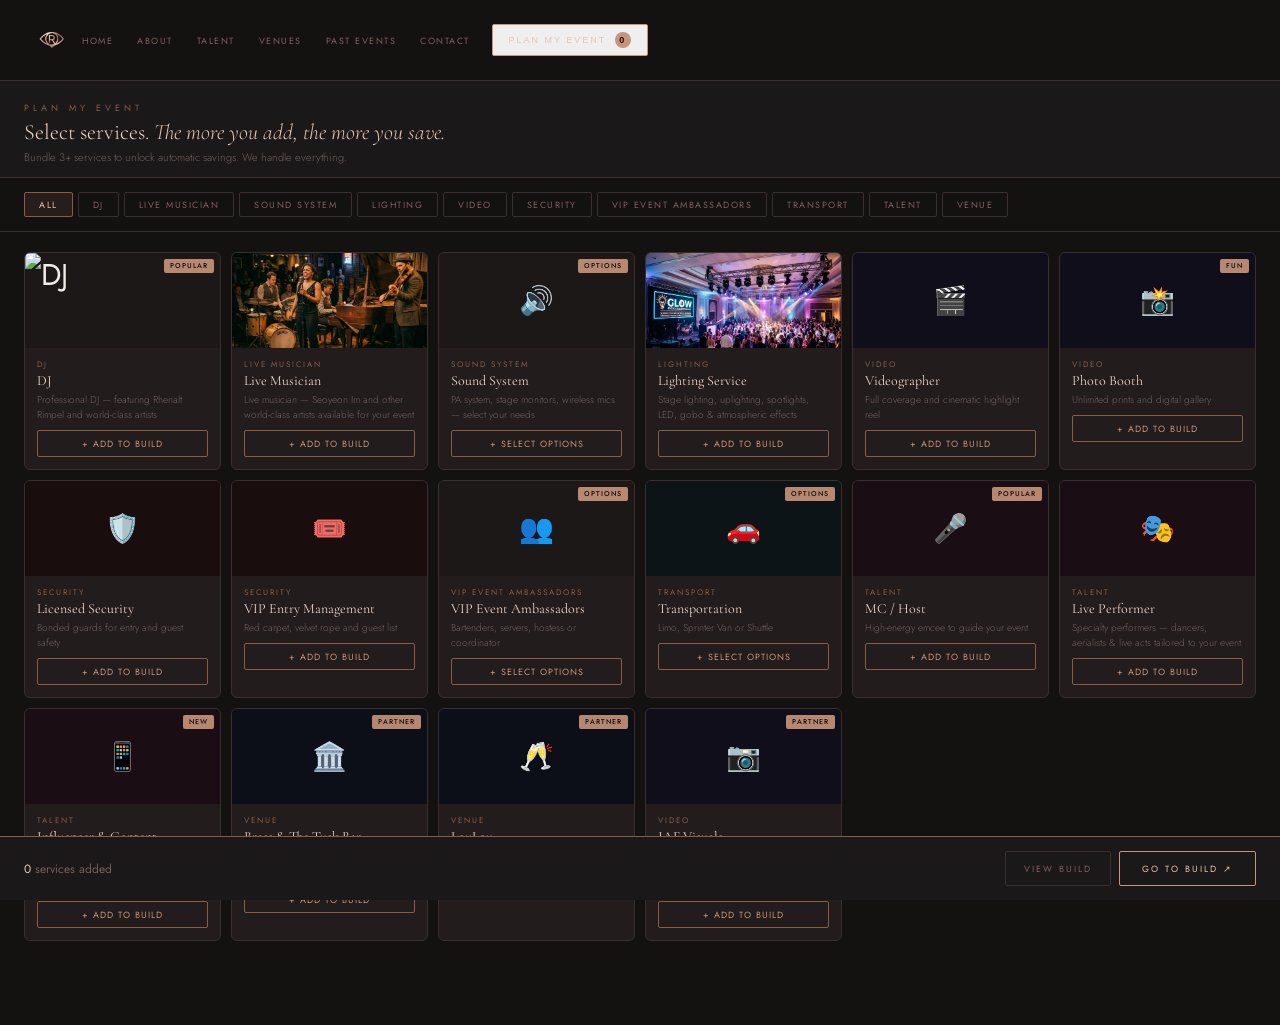
==== commit 845f2f81: "Remove duplicate generic Photographer card — JAF Visuals covers photography" ====
--- a/build-my-event/index.html
+++ b/build-my-event/index.html
@@ -162,7 +162,6 @@
   {id:3,cat:"Sound System",name:"Sound System",desc:"PA system, stage monitors, wireless mics — select your needs",emoji:"🔊",badge:"Options",isParent:true,modalId:"soundModal"},
   {id:4,cat:"Lighting",name:"Lighting Service",desc:"Stage lighting, uplighting, spotlights, LED, gobo & atmospheric effects",img:"/assets/lighting-service.jpg"},
   {id:5,cat:"Video",name:"Videographer",desc:"Full coverage and cinematic highlight reel",emoji:"🎬"},
-  {id:6,cat:"Video",name:"Photographer",desc:"Professional event photography",emoji:"📷"},
   {id:7,cat:"Video",name:"Photo Booth",desc:"Unlimited prints and digital gallery",emoji:"📸",badge:"Fun"},
   {id:8,cat:"Security",name:"Licensed Security",desc:"Bonded guards for entry and guest safety",emoji:"🛡️"},
   {id:9,cat:"Security",name:"VIP Entry Management",desc:"Red carpet, velvet rope and guest list",emoji:"🎟️"},
--- a/assets/style.css
+++ b/assets/style.css
@@ -222,3 +222,34 @@
   .stats{grid-template-columns:repeat(3,1fr)}
   .svc-grid{grid-template-columns:1fr 1fr}
 }
+
+@media(min-width: 769px) {
+  .nav {
+    justify-content: flex-start;
+  }
+  .nav-links {
+    flex-grow: 0;
+    margin-left: 0;
+  }
+  .nav-cta {
+    margin-left: 0.5rem;
+  }
+  .nav-link {
+    position: relative;
+    transition: color 0.3s ease;
+  }
+  .nav-link::after {
+    content: '';
+    position: absolute;
+    bottom: -2px;
+    left: 50%;
+    transform: translateX(-50%);
+    width: 0;
+    height: 1px;
+    background: var(--rgl);
+    transition: width 0.3s ease;
+  }
+  .nav-link:hover::after, .nav-link.active::after {
+    width: 15px;
+  }
+}
